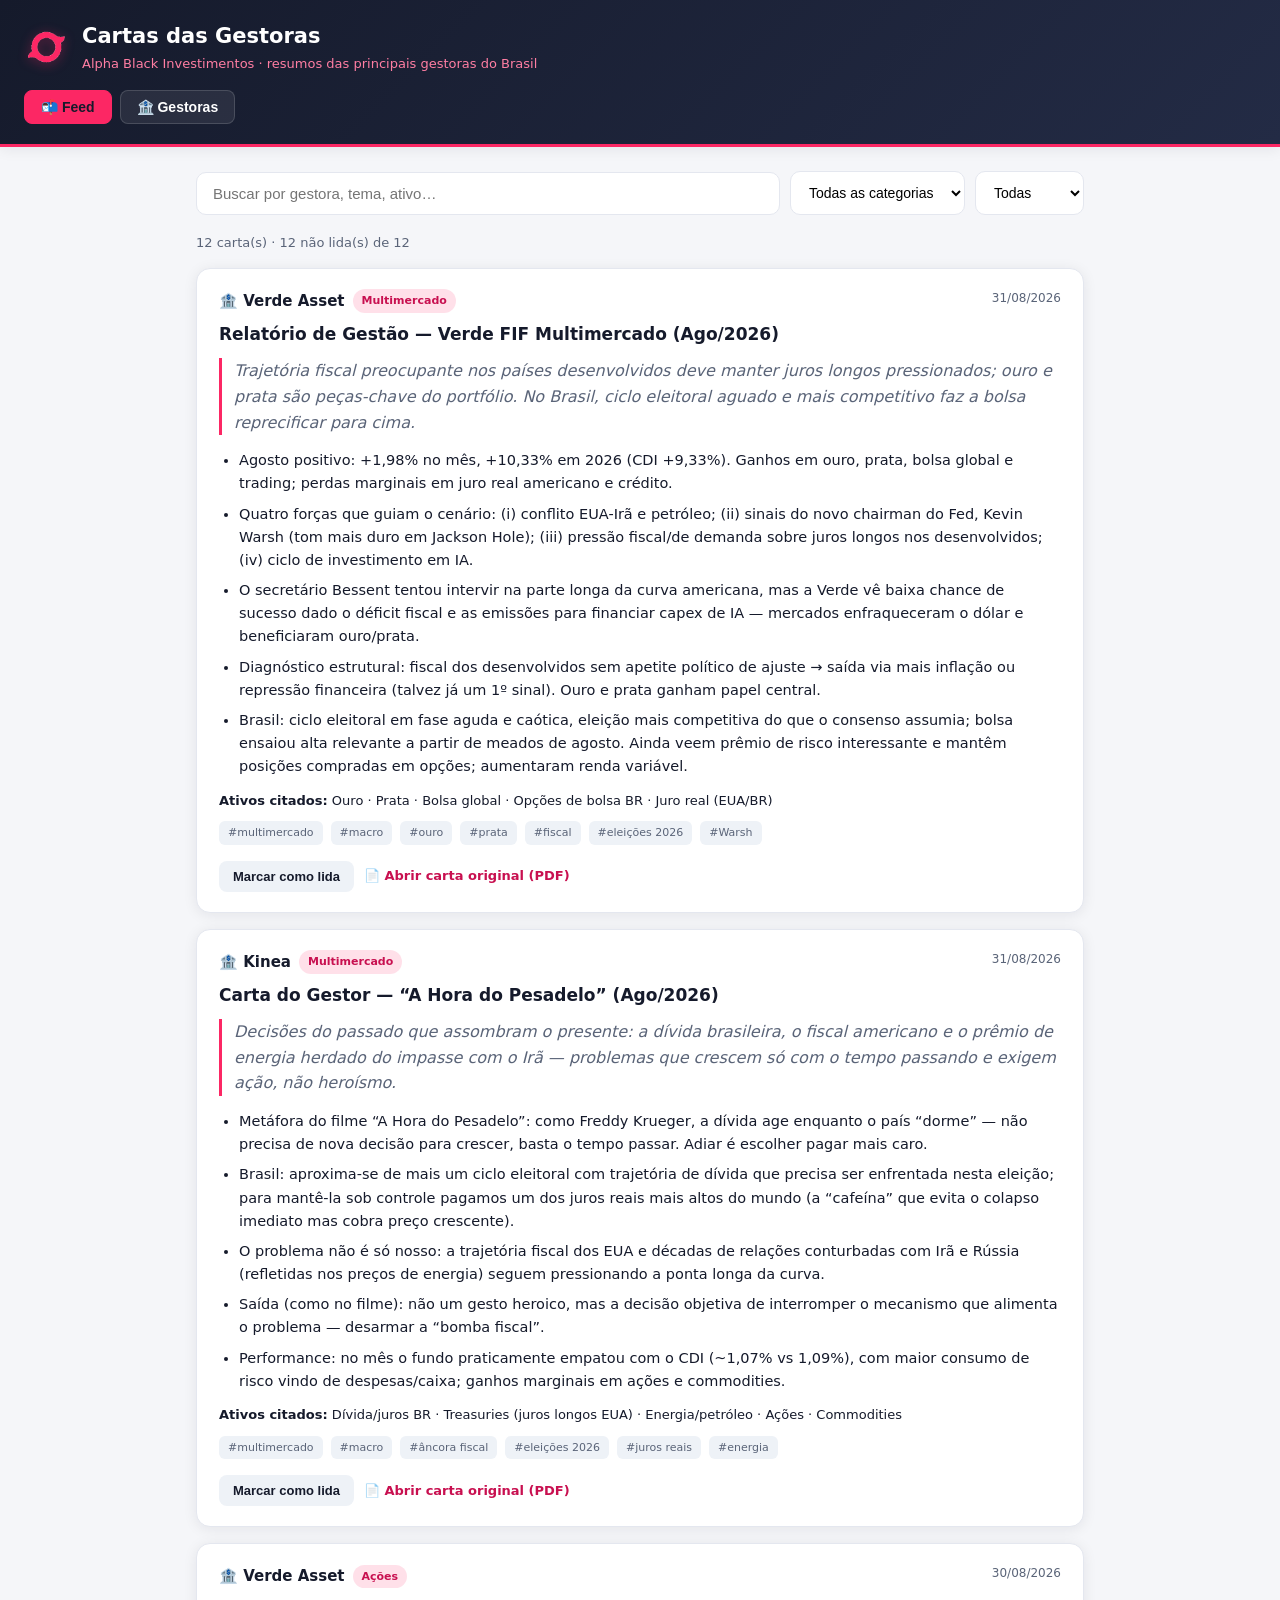
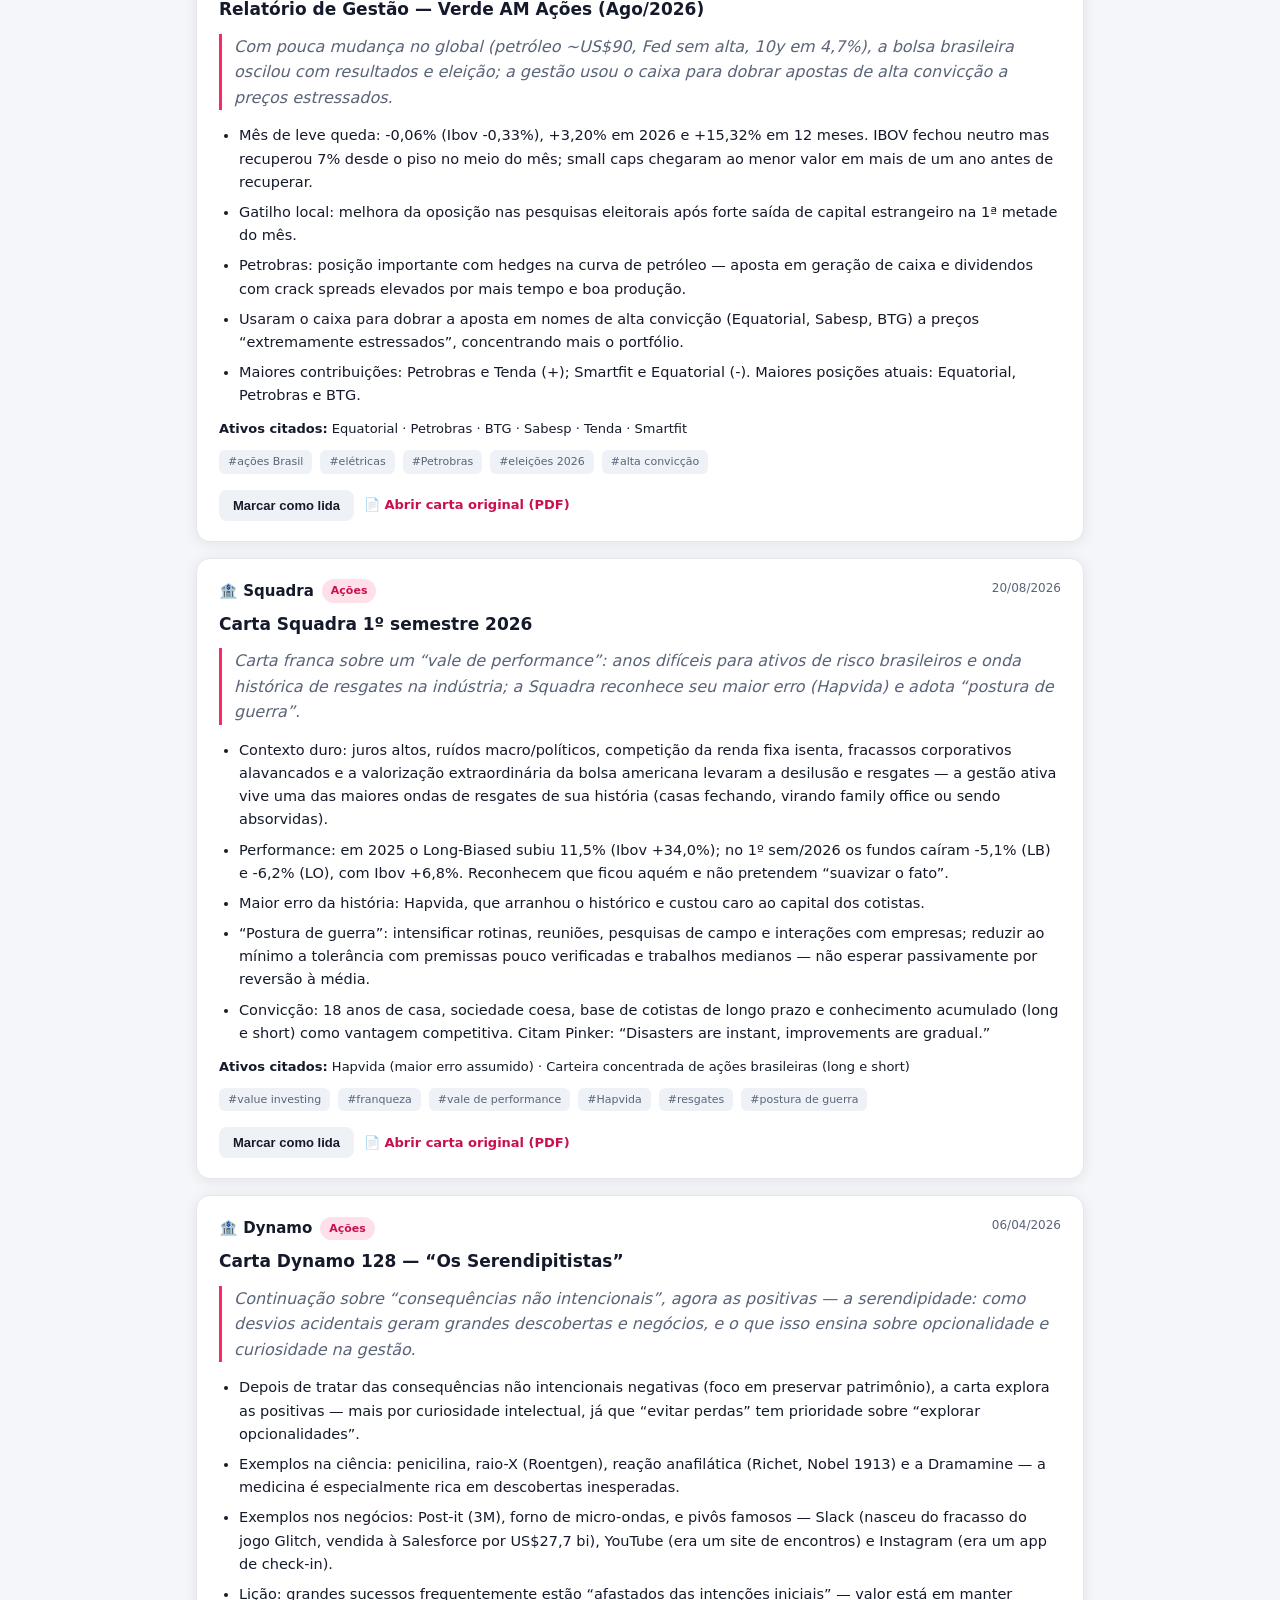
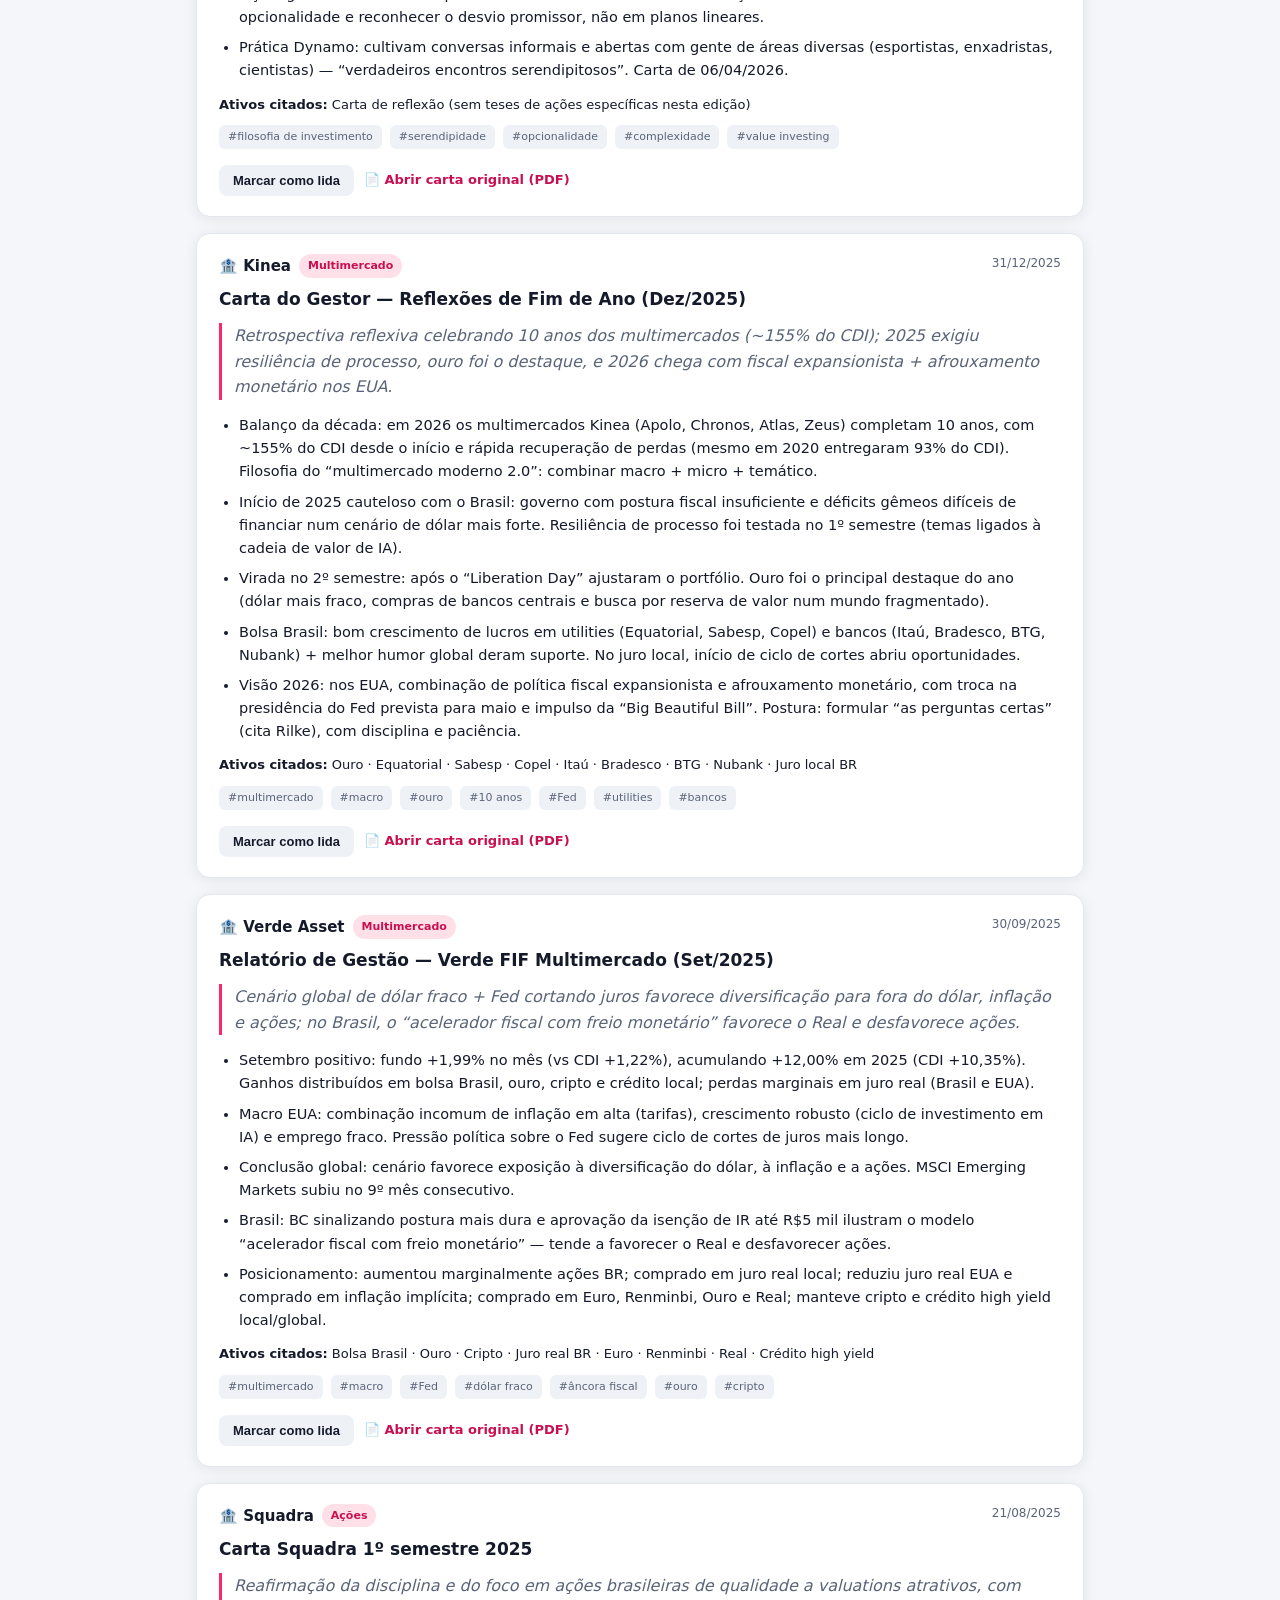
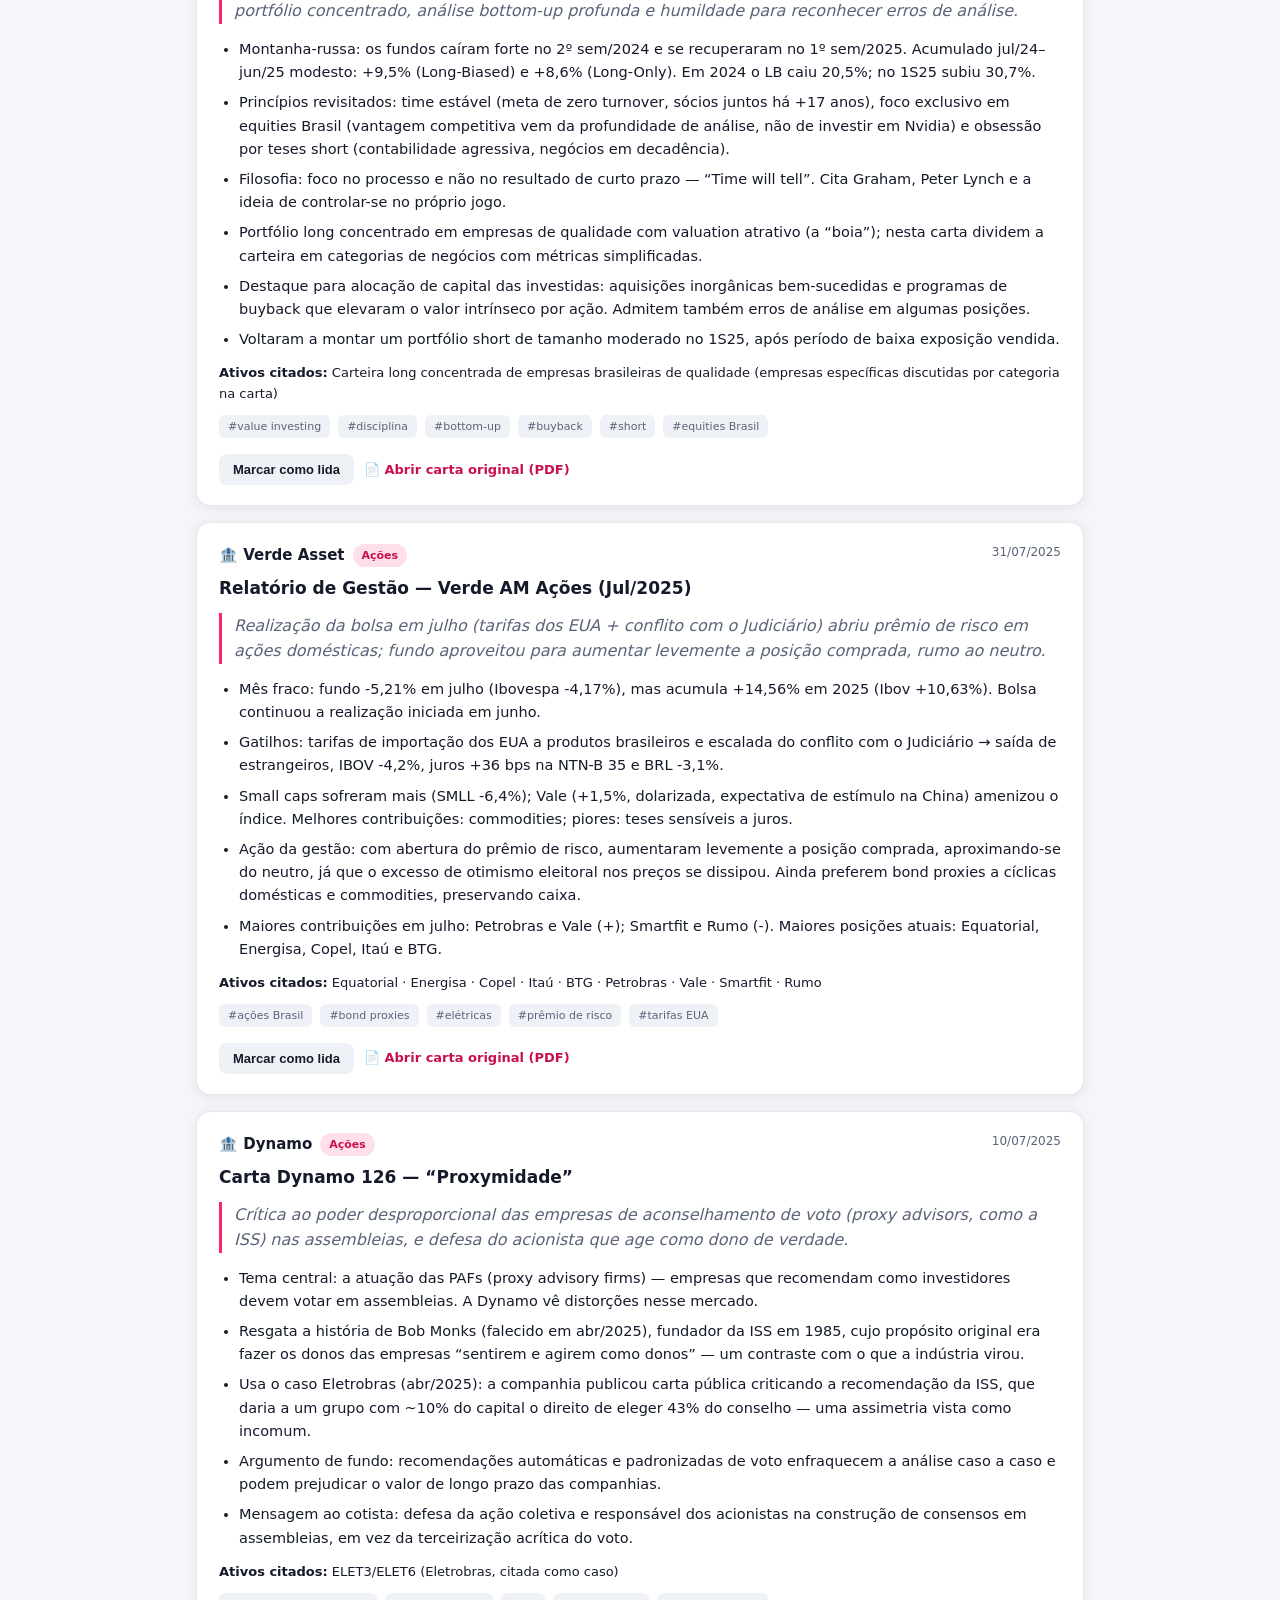
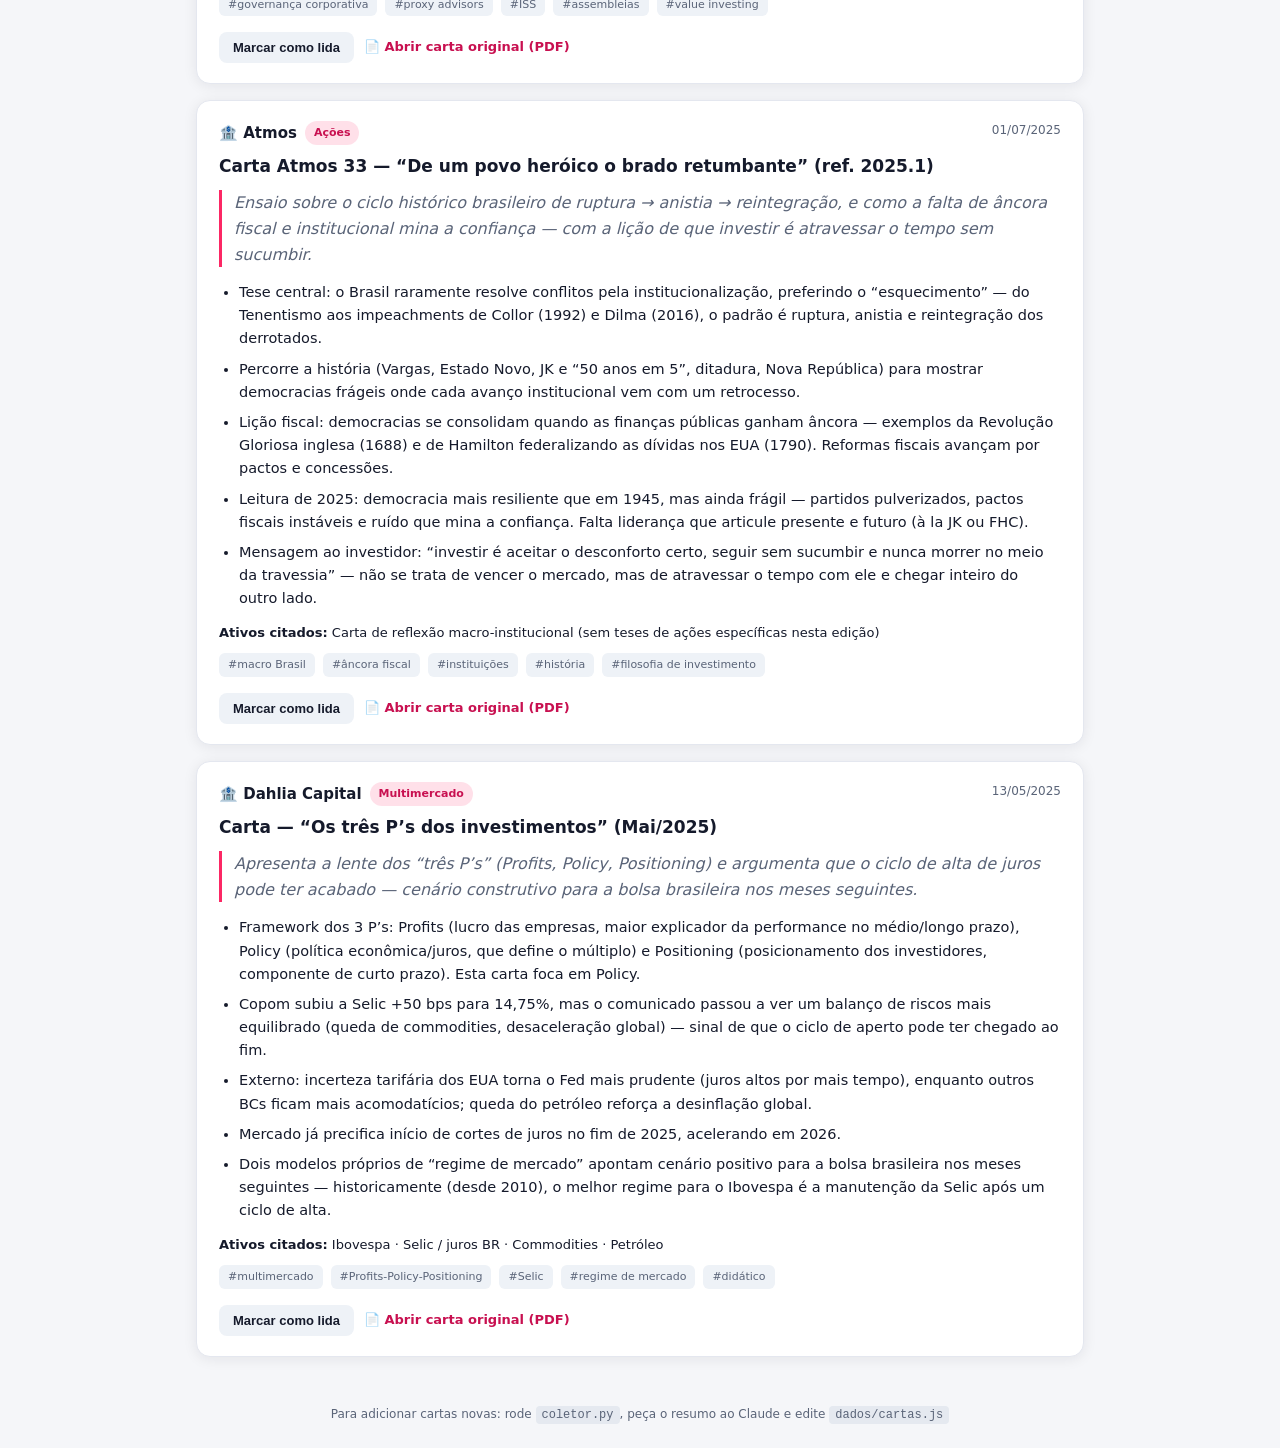
==== cartas_gestoras/index.html @ 3a878f4d "Sync antes da viagem" ====
<!DOCTYPE html>
<html lang="pt-BR">
<head>
  <meta charset="UTF-8">
  <meta name="viewport" content="width=device-width, initial-scale=1.0">
  <title>Alpha Black · Cartas das Gestoras</title>
  <link rel="icon" type="image/x-icon" href="assets/alpha.ico">
  <link rel="stylesheet" href="estilos.css">
</head>
<body>
  <header class="topo">
    <div class="marca">
      <img class="logo" src="assets/alpha_symbol.png" alt="Alpha Black">
      <div>
        <h1>Cartas das Gestoras</h1>
        <p class="sub">Alpha Black Investimentos · resumos das principais gestoras do Brasil</p>
      </div>
    </div>
    <nav class="abas">
      <button class="aba ativa" data-modo="feed">📬 Feed</button>
      <button class="aba" data-modo="gestoras">🏦 Gestoras</button>
    </nav>
  </header>

  <main id="conteudo"></main>

  <footer class="rodape">
    Para adicionar cartas novas: rode <code>coletor.py</code>, peça o resumo ao Claude e edite <code>dados/cartas.js</code>
  </footer>

  <script src="dados/gestoras.js"></script>
  <script src="dados/cartas.js"></script>
  <script src="app.js"></script>
</body>
</html>
---- cartas_gestoras/estilos.css ----
:root{
  --marinho:#151a2b;
  --marinho2:#232b45;
  --ciano:#fc2764;
  --ciano-claro:#ff7ea3;
  --fundo:#f5f6f9;
  --card:#ffffff;
  --texto:#151a2b;
  --texto2:#5a6478;
  --borda:#e4e7ef;
  --verde:#2e7d4f;
  --verde-bg:#e6f3ec;
  --sombra:0 2px 14px rgba(21,26,43,.08);
}
*{box-sizing:border-box;margin:0;padding:0}
body{font-family:"Segoe UI",system-ui,-apple-system,sans-serif;background:var(--fundo);color:var(--texto);line-height:1.6}

/* Topo */
.topo{background:linear-gradient(135deg,var(--marinho),var(--marinho2));color:#fff;padding:20px 24px;box-shadow:var(--sombra);border-bottom:3px solid var(--ciano)}
.marca{display:flex;align-items:center;gap:14px;margin-bottom:16px}
.logo{width:44px;height:44px;object-fit:contain;display:block;filter:drop-shadow(0 2px 6px rgba(252,39,100,.35))}
.topo h1{font-size:21px;font-weight:700}
.sub{color:var(--ciano-claro);font-size:13px}
.abas{display:flex;gap:8px;flex-wrap:wrap}
.aba{background:rgba(255,255,255,.08);color:#fff;border:1px solid rgba(255,255,255,.15);padding:8px 16px;border-radius:8px;cursor:pointer;font-size:14px;font-weight:600;transition:.15s}
.aba:hover{background:rgba(255,255,255,.18)}
.aba.ativa{background:var(--ciano);color:var(--marinho);border-color:var(--ciano)}

/* Layout */
main{max-width:920px;margin:24px auto;padding:0 16px}
.rodape{text-align:center;color:var(--texto2);font-size:12px;padding:24px}
.rodape code{background:#e5e9f0;padding:2px 6px;border-radius:4px}

/* Controles */
.controles{display:flex;gap:10px;flex-wrap:wrap;margin-bottom:18px;align-items:center}
.busca{flex:1;min-width:200px;padding:12px 16px;border:1px solid var(--borda);border-radius:10px;font-size:15px;background:var(--card)}
.busca:focus{outline:none;border-color:var(--ciano);box-shadow:0 0 0 3px rgba(252,39,100,.2)}
select{padding:12px 14px;border:1px solid var(--borda);border-radius:10px;font-size:14px;background:var(--card);cursor:pointer}
.contador{color:var(--texto2);font-size:13px;margin-bottom:14px}

/* Card de carta */
.carta{background:var(--card);border:1px solid var(--borda);border-radius:14px;padding:20px 22px;margin-bottom:16px;box-shadow:var(--sombra);transition:.15s}
.carta.lida{opacity:.62}
.carta-topo{display:flex;justify-content:space-between;align-items:flex-start;gap:12px;flex-wrap:wrap;margin-bottom:8px}
.carta-gestora{display:inline-flex;align-items:center;gap:8px;font-weight:800;font-size:15px;color:var(--marinho)}
.pill{font-size:11px;font-weight:700;padding:3px 9px;border-radius:20px;background:#eef2f7;color:var(--texto2)}
.pill.cat{background:rgba(252,39,100,.14);color:#c81050}
.carta-data{color:var(--texto2);font-size:12px;white-space:nowrap}
.carta h3{font-size:17px;margin:2px 0 8px;color:var(--marinho)}
.tese{font-style:italic;color:var(--texto2);border-left:3px solid var(--ciano);padding-left:12px;margin:10px 0 14px}
.carta ul{margin:8px 0 12px;padding-left:20px}
.carta li{margin-bottom:7px;font-size:14.5px}
.meta-linha{display:flex;gap:8px;flex-wrap:wrap;margin-top:10px}
.tag{font-size:11px;background:#eef2f7;color:var(--texto2);padding:3px 9px;border-radius:6px}
.ativos{font-size:13px;color:var(--texto);margin-top:10px}
.ativos b{color:var(--marinho)}
.carta-acoes{display:flex;gap:10px;flex-wrap:wrap;margin-top:16px;align-items:center}
.btn{border:none;cursor:pointer;font-size:13px;font-weight:700;padding:8px 14px;border-radius:8px;transition:.15s}
.btn-ler{background:var(--ciano);color:#fff}
.btn-ler:hover{background:#d81a5e}
.btn-marcar{background:#eef2f7;color:var(--texto)}
.btn-marcar:hover{background:#e0e6ee}
.carta.lida .btn-marcar{background:var(--verde-bg);color:var(--verde)}
a.link-pdf{color:#c81050;font-size:13px;font-weight:600;text-decoration:none}
a.link-pdf:hover{text-decoration:underline}

/* Gestoras */
.grid-gestoras{display:grid;grid-template-columns:repeat(auto-fill,minmax(240px,1fr));gap:14px}
.gestora-card{background:var(--card);border:1px solid var(--borda);border-radius:12px;padding:16px 18px;box-shadow:var(--sombra)}
.gestora-card h3{font-size:16px;color:var(--marinho);margin-bottom:6px}
.gestora-card .info{font-size:12.5px;color:var(--texto2);margin-bottom:10px}
.gestora-card a{color:#c81050;font-size:13px;font-weight:600;text-decoration:none}
.gestora-card a:hover{text-decoration:underline}
.gestora-card .n-cartas{font-size:12px;color:var(--ciano);font-weight:700}

.vazio{text-align:center;color:var(--texto2);padding:40px 20px;font-size:15px}
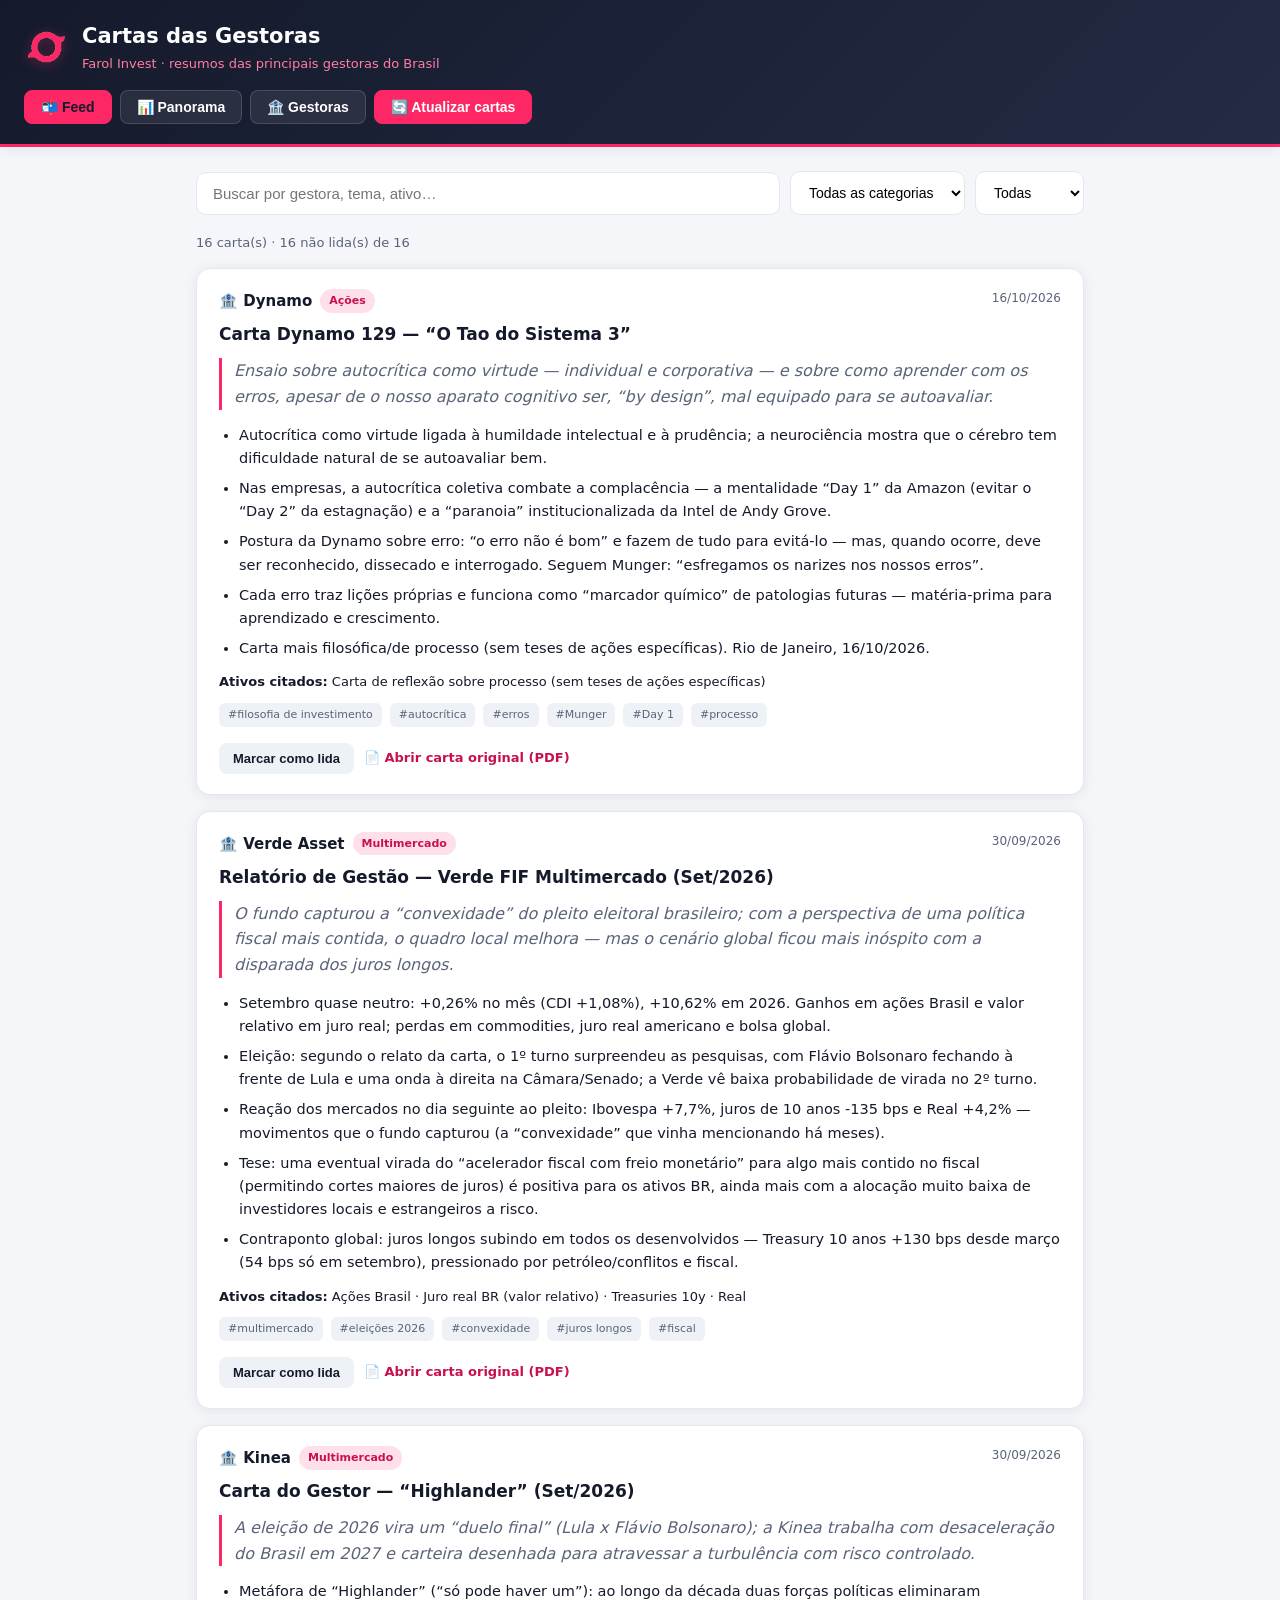
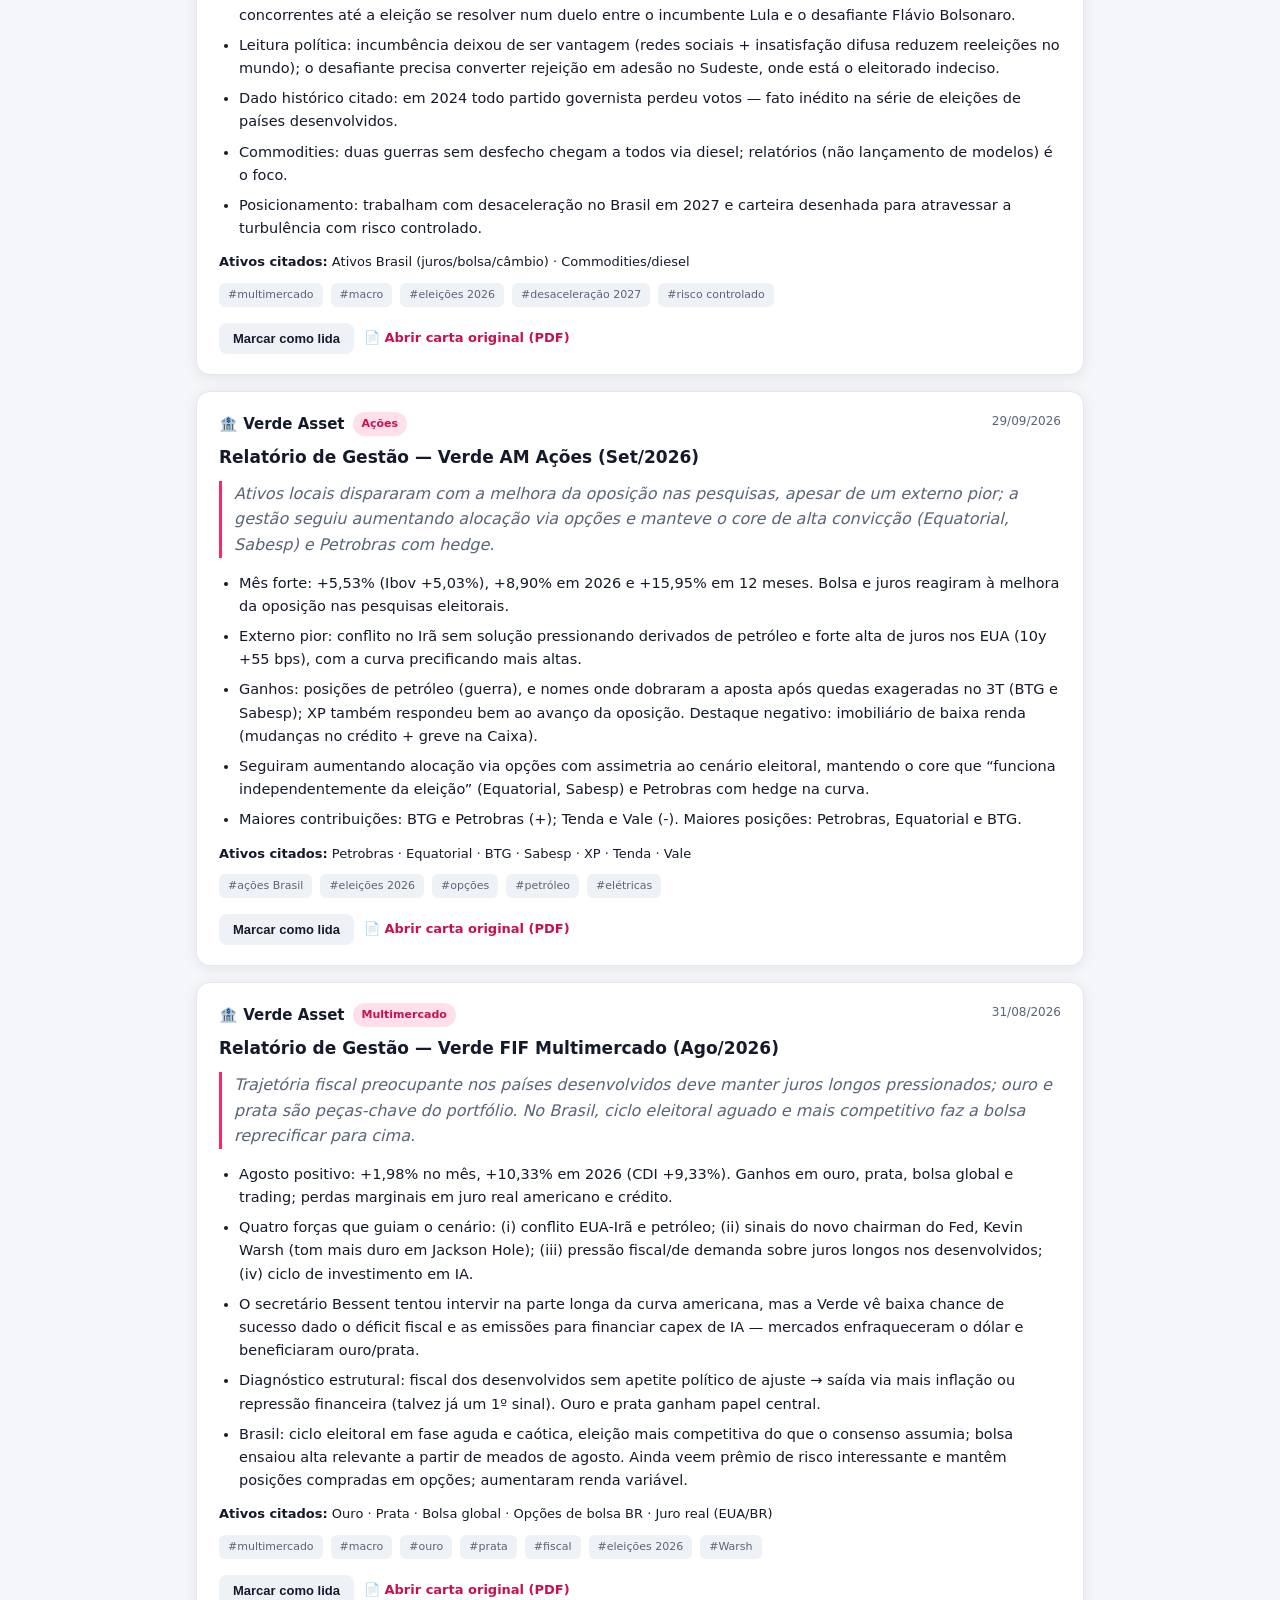
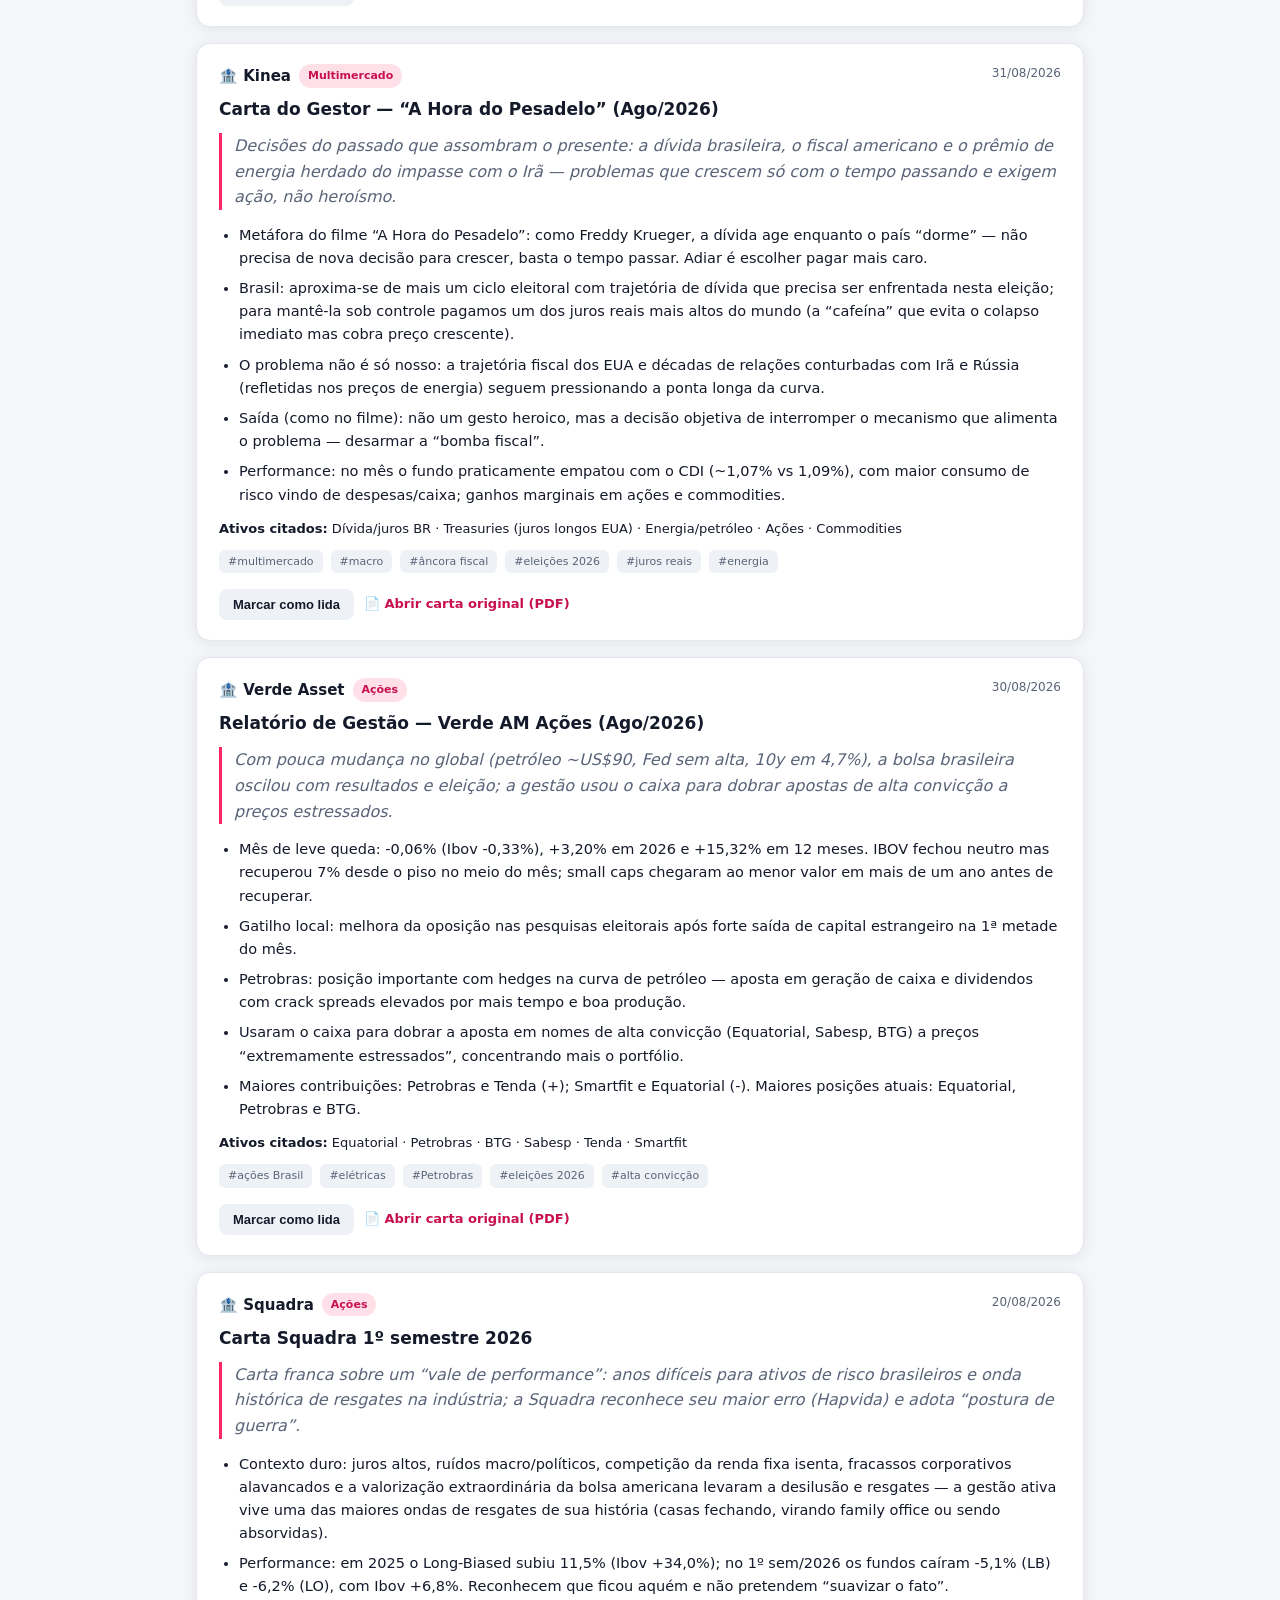
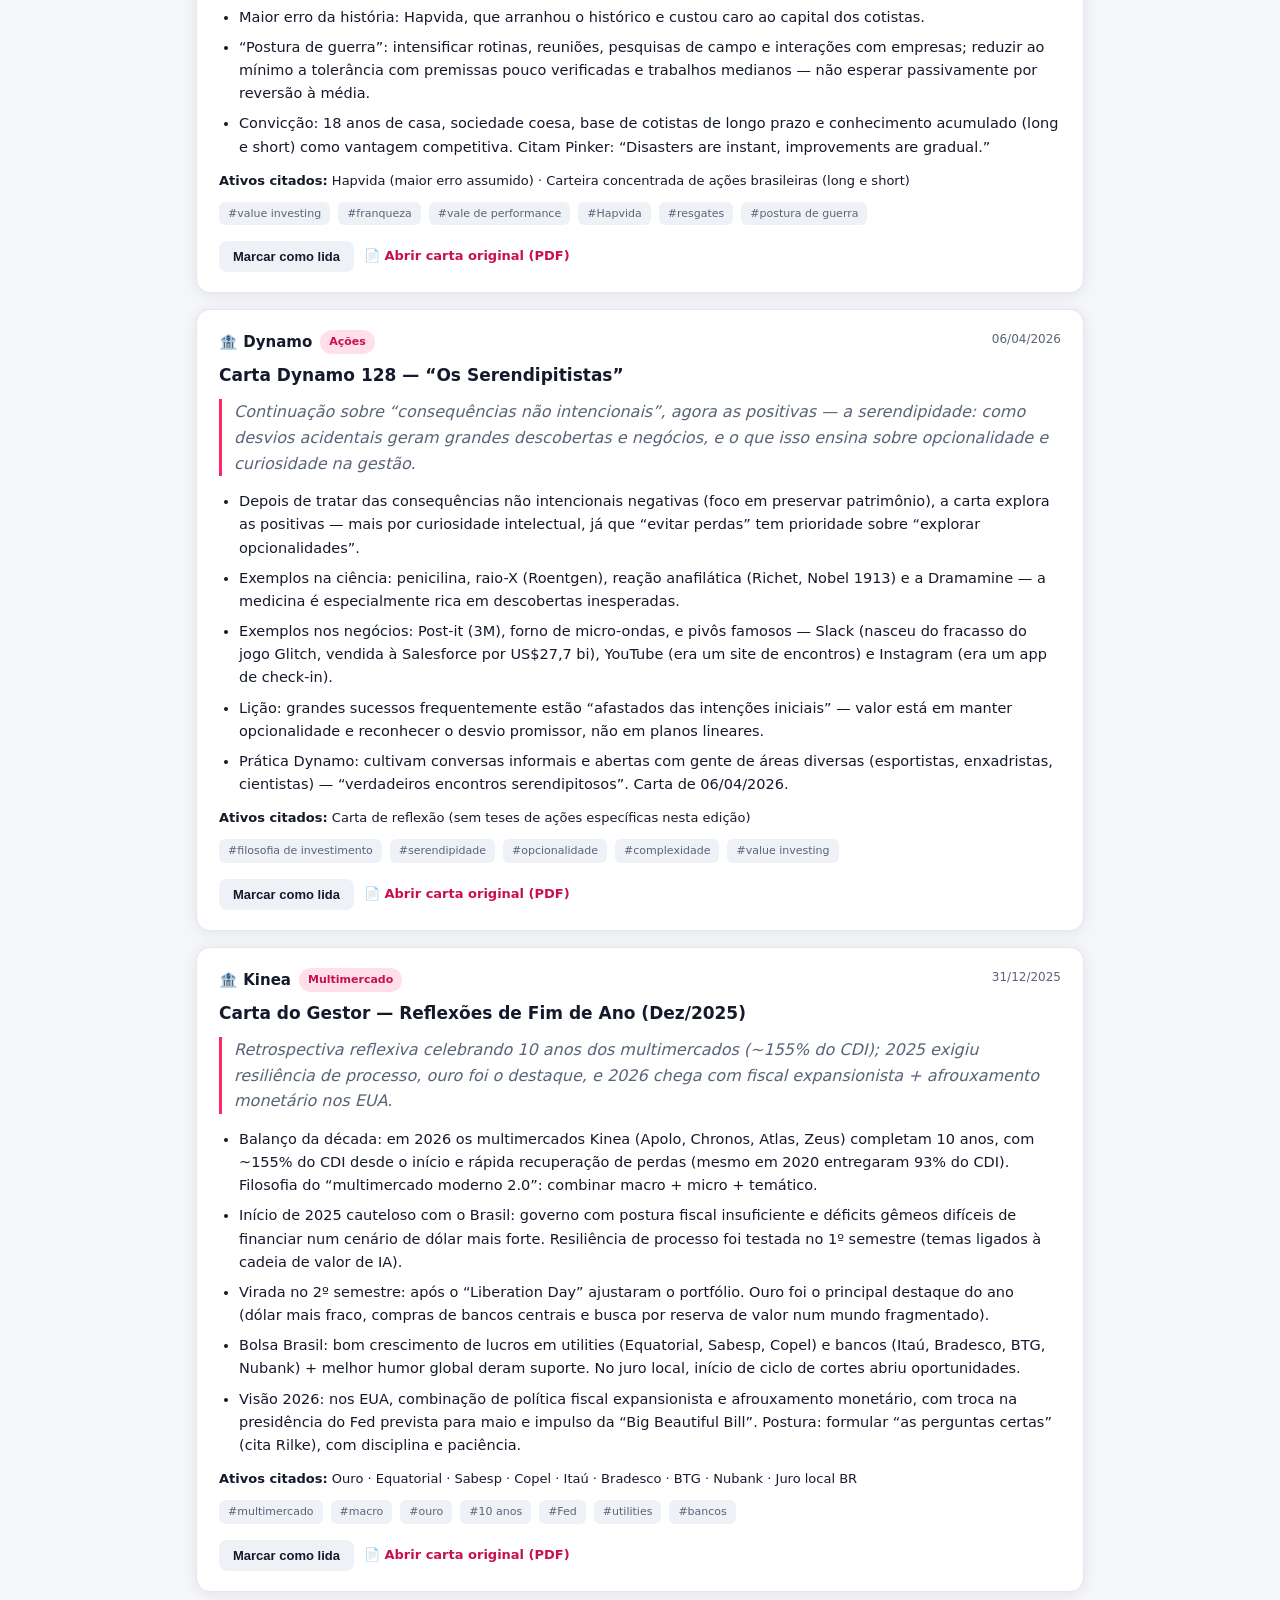
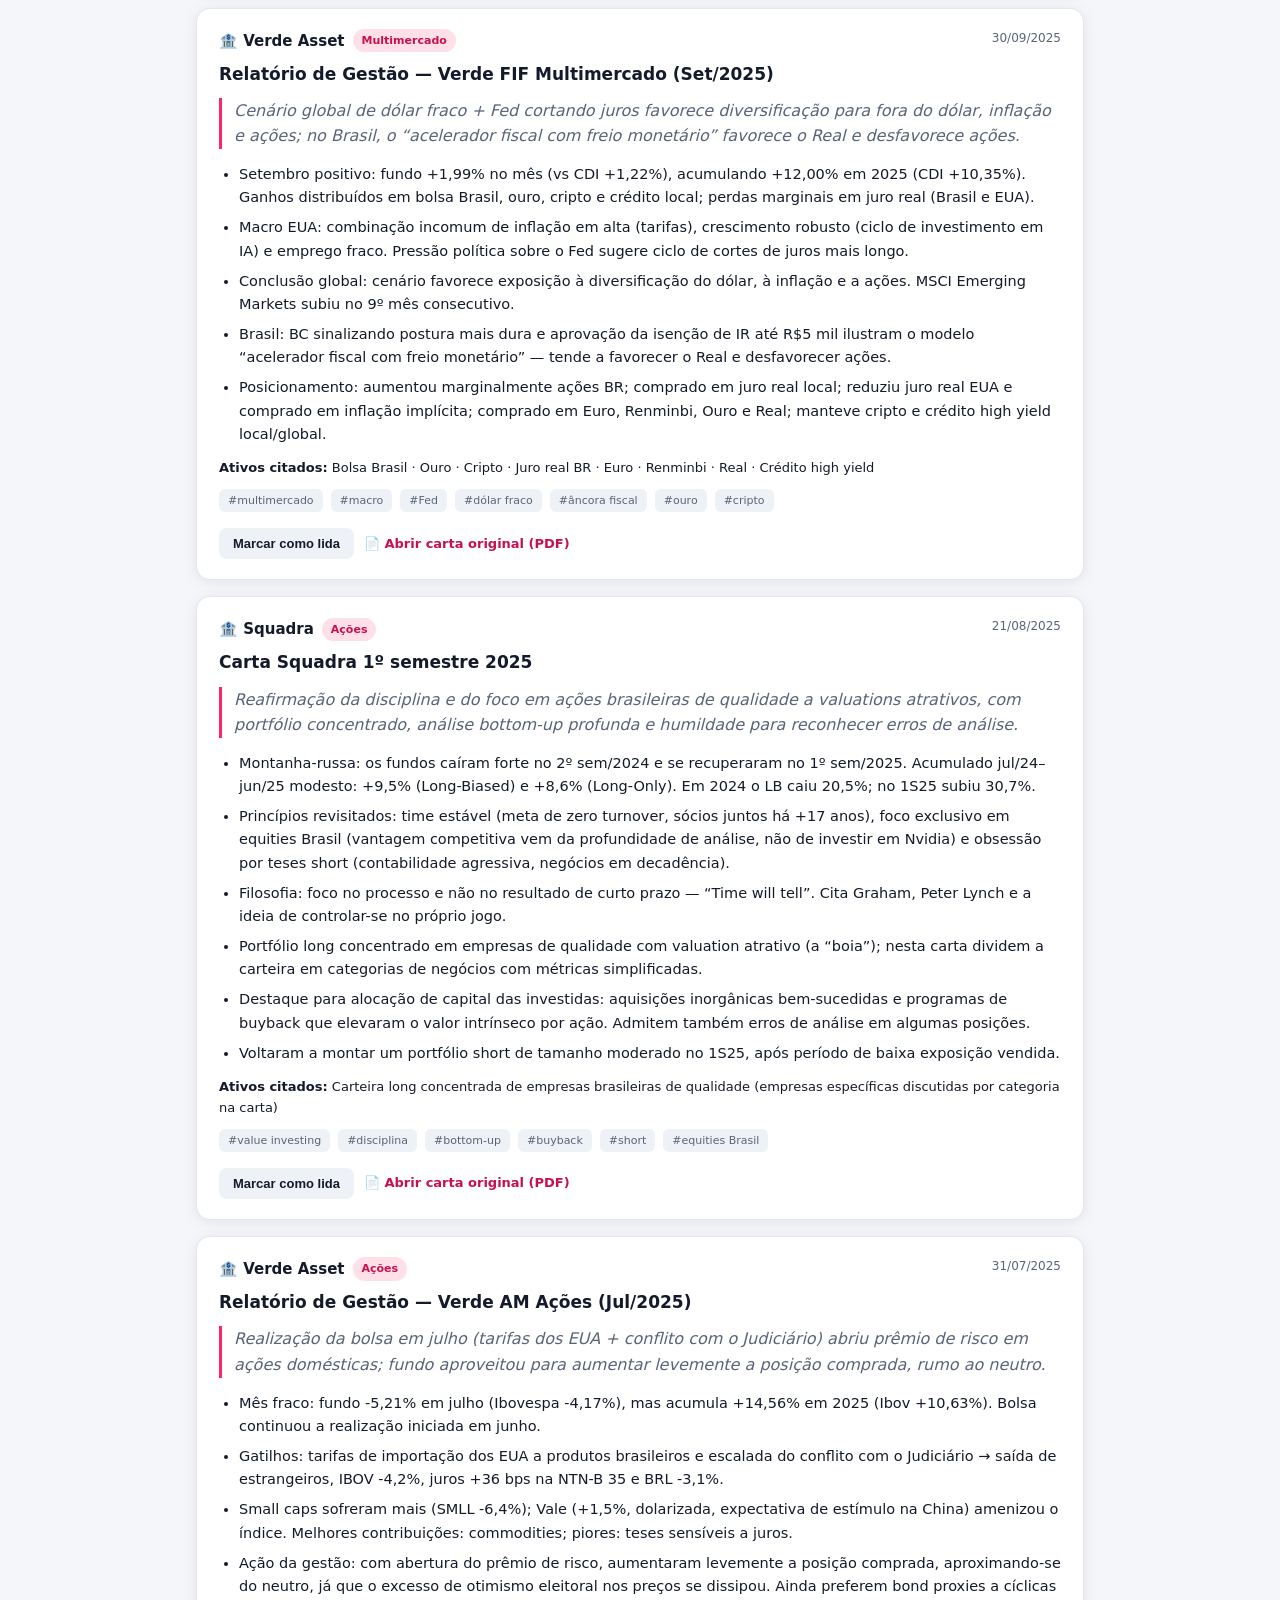
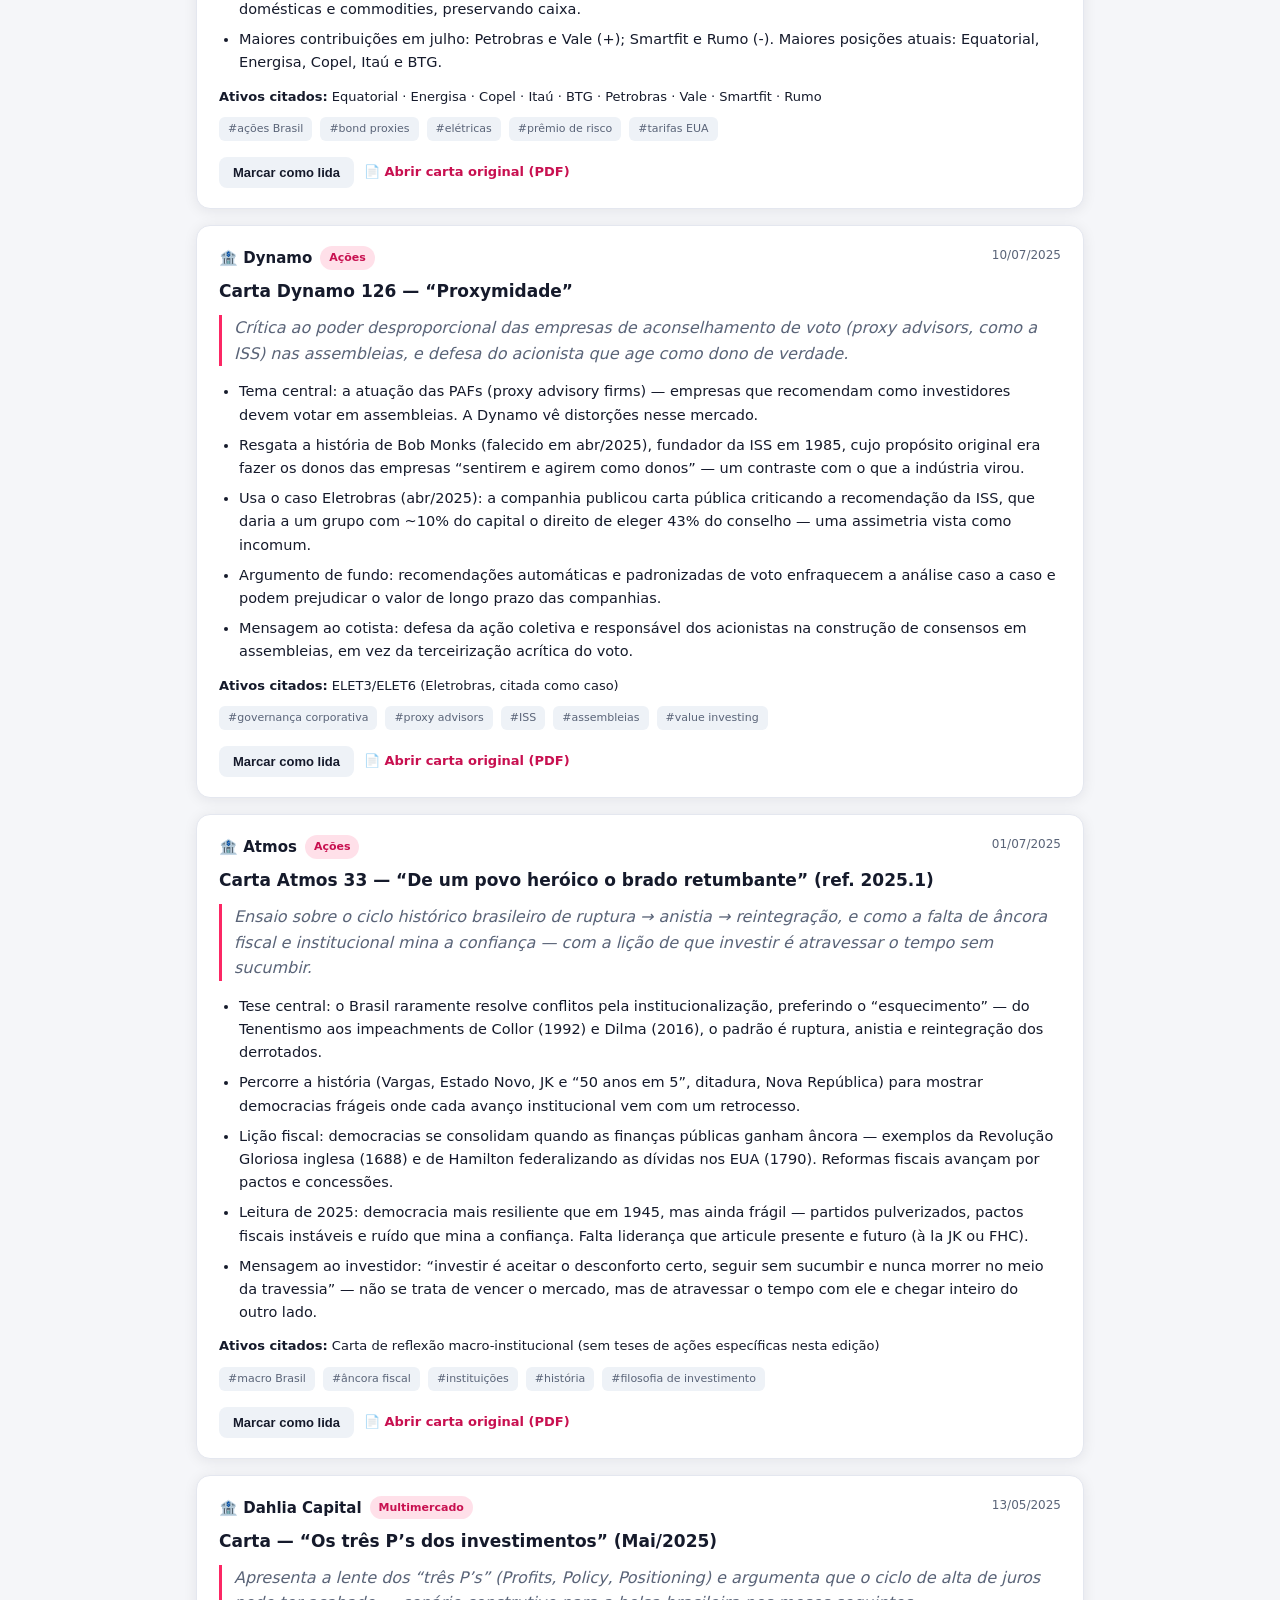
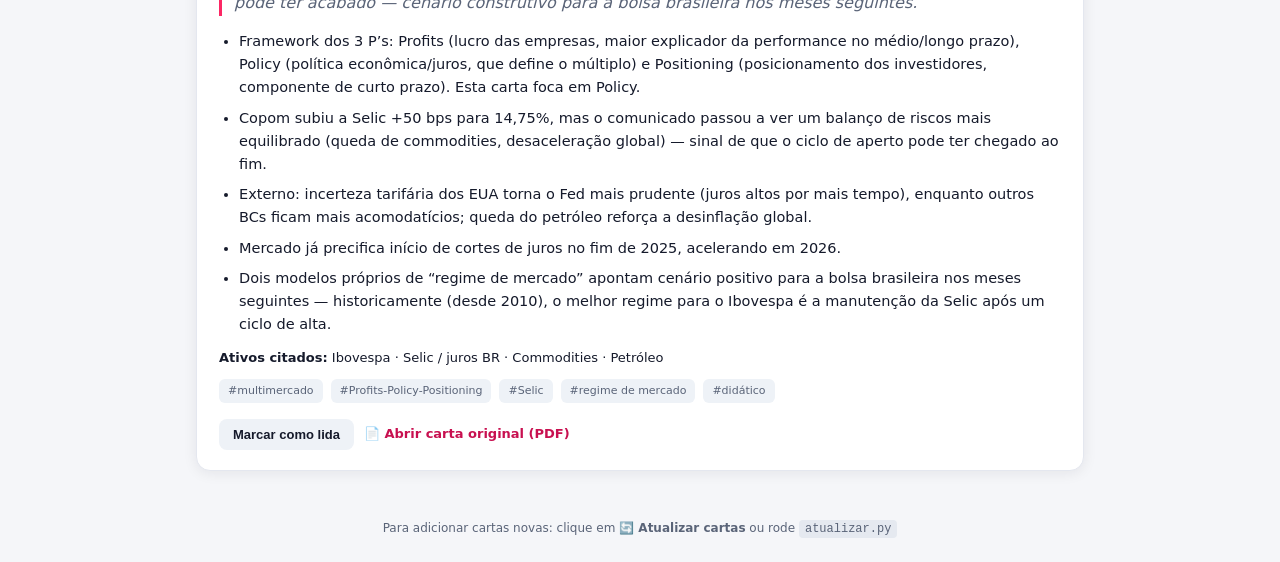
==== commit b8c76922: "Cartas das gestoras: panorama, atualizador de cartas e novas cartas coletadas Co-Authored-By: Claude" ====
--- a/cartas_gestoras/index.html
+++ b/cartas_gestoras/index.html
@@ -3,33 +3,39 @@
 <head>
   <meta charset="UTF-8">
   <meta name="viewport" content="width=device-width, initial-scale=1.0">
-  <title>Alpha Black · Cartas das Gestoras</title>
+  <title>Farol Invest · Cartas das Gestoras</title>
   <link rel="icon" type="image/x-icon" href="assets/alpha.ico">
   <link rel="stylesheet" href="estilos.css">
 </head>
 <body>
   <header class="topo">
     <div class="marca">
-      <img class="logo" src="assets/alpha_symbol.png" alt="Alpha Black">
+      <img class="logo" src="assets/alpha_symbol.png" alt="Farol Invest">
       <div>
         <h1>Cartas das Gestoras</h1>
-        <p class="sub">Alpha Black Investimentos · resumos das principais gestoras do Brasil</p>
+        <p class="sub">Farol Invest · resumos das principais gestoras do Brasil</p>
       </div>
     </div>
     <nav class="abas">
       <button class="aba ativa" data-modo="feed">📬 Feed</button>
+      <button class="aba" data-modo="panorama">📊 Panorama</button>
       <button class="aba" data-modo="gestoras">🏦 Gestoras</button>
+      <button class="aba aba-atualizar" id="btn-atualizar">🔄 Atualizar cartas</button>
     </nav>
   </header>
 
   <main id="conteudo"></main>
 
+  <!-- Aviso rápido (toast) -->
+  <div class="toast" id="toast" hidden></div>
+
   <footer class="rodape">
-    Para adicionar cartas novas: rode <code>coletor.py</code>, peça o resumo ao Claude e edite <code>dados/cartas.js</code>
+    Para adicionar cartas novas: clique em <strong>🔄 Atualizar cartas</strong> ou rode <code>atualizar.py</code>
   </footer>
 
   <script src="dados/gestoras.js"></script>
   <script src="dados/cartas.js"></script>
+  <script src="dados/panorama.js"></script>
   <script src="app.js"></script>
 </body>
 </html>
--- a/cartas_gestoras/estilos.css
+++ b/cartas_gestoras/estilos.css
@@ -74,3 +74,49 @@
 .gestora-card .n-cartas{font-size:12px;color:var(--ciano);font-weight:700}
 
 .vazio{text-align:center;color:var(--texto2);padding:40px 20px;font-size:15px}
+
+/* Panorama */
+.pano-destaque{background:linear-gradient(135deg,var(--marinho),var(--marinho2));color:#fff;border-radius:14px;padding:20px 22px;margin-bottom:18px;box-shadow:var(--sombra);border-left:4px solid var(--ciano)}
+.pano-periodo{color:var(--ciano-claro);font-size:12px;font-weight:700;text-transform:uppercase;letter-spacing:.5px;margin-bottom:8px}
+.pano-destaque p{font-size:15px;line-height:1.65}
+.pano-grid{display:grid;grid-template-columns:repeat(auto-fill,minmax(300px,1fr));gap:14px}
+.pano-card{background:var(--card);border:1px solid var(--borda);border-radius:14px;padding:18px 20px;box-shadow:var(--sombra)}
+.pano-topo{display:flex;align-items:center;gap:10px;margin-bottom:10px}
+.pano-emoji{font-size:22px}
+.pano-topo h3{flex:1;font-size:16px;color:var(--marinho)}
+.pano-num{background:rgba(252,39,100,.12);color:var(--ciano);font-weight:800;font-size:12px;width:24px;height:24px;border-radius:50%;display:flex;align-items:center;justify-content:center}
+.pano-resumo{font-size:14px;color:var(--texto);margin-bottom:10px}
+.pano-nota{font-size:12.5px;color:var(--ciano);font-weight:600;margin-bottom:10px}
+.pano-rodape{text-align:center;color:var(--texto2);font-size:12px;margin-top:18px;font-style:italic}
+.pano-sec{color:var(--marinho);font-size:15px;margin:4px 0 12px}
+.pano-aviso{color:var(--texto2);font-size:11.5px;font-style:italic;margin:8px 0 20px}
+.consenso{background:var(--card);border:1px solid var(--borda);border-radius:14px;overflow:hidden;box-shadow:var(--sombra)}
+.cons-row{display:grid;grid-template-columns:200px 44px 1fr;align-items:center;gap:8px;padding:12px 16px;border-bottom:1px solid var(--borda)}
+.cons-row:last-child{border-bottom:none}
+.cons-ind{font-weight:700;font-size:13.5px;color:var(--marinho)}
+.cons-dir{font-size:18px;font-weight:800;text-align:center}
+.cons-dir.up{color:#1f9d57}
+.cons-dir.down{color:#c81050}
+.cons-dir.flat{color:var(--texto2)}
+.cons-vis{font-size:13.5px;color:var(--texto)}
+.cons-ges{display:block;font-size:11.5px;color:var(--ciano);font-weight:600;margin-top:2px}
+@media(max-width:560px){.cons-row{grid-template-columns:1fr 34px;grid-template-areas:'ind dir' 'vis vis'}.cons-ind{grid-area:ind}.cons-dir{grid-area:dir}.cons-vis{grid-area:vis}}
+
+/* Botao atualizar */
+.aba-atualizar{background:var(--ciano);border-color:var(--ciano)}
+.aba-atualizar:hover{background:#d81a5e}
+
+/* Toast (aviso rápido) */
+.toast{position:fixed;left:50%;bottom:26px;transform:translateX(-50%) translateY(16px);max-width:480px;width:calc(100% - 32px);background:var(--marinho);color:#fff;border-radius:12px;padding:14px 18px;font-size:13.5px;line-height:1.5;box-shadow:0 12px 34px rgba(13,18,33,.4);border-left:4px solid var(--ciano);opacity:0;transition:opacity .28s,transform .28s;z-index:60}
+.toast.ver{opacity:1;transform:translateX(-50%) translateY(0)}
+.toast code{background:rgba(255,255,255,.14);padding:1px 6px;border-radius:5px;font-size:12.5px}
+.toast b{color:var(--ciano-claro)}
+.pano-forca{display:inline-block;font-size:11.5px;font-weight:700;padding:3px 10px;border-radius:99px;margin-bottom:10px}
+.pano-forca.forte{background:rgba(22,163,74,.14);color:#15803d}
+.pano-forca.medio{background:rgba(217,119,6,.14);color:#b45309}
+.pano-forca.fraco{background:rgba(100,116,139,.16);color:#475569}
+.pano-fontes{margin-top:10px;font-size:12.5px}
+.pano-fontes summary{cursor:pointer;color:var(--ciano);font-weight:600}
+.pano-fontes a{display:block;margin-top:6px;color:var(--texto);text-decoration:underline}
+.pano-acoes{text-align:center;margin-top:18px}
+.pano-copiado{margin-left:10px;color:#15803d;font-weight:700;font-size:13px}
